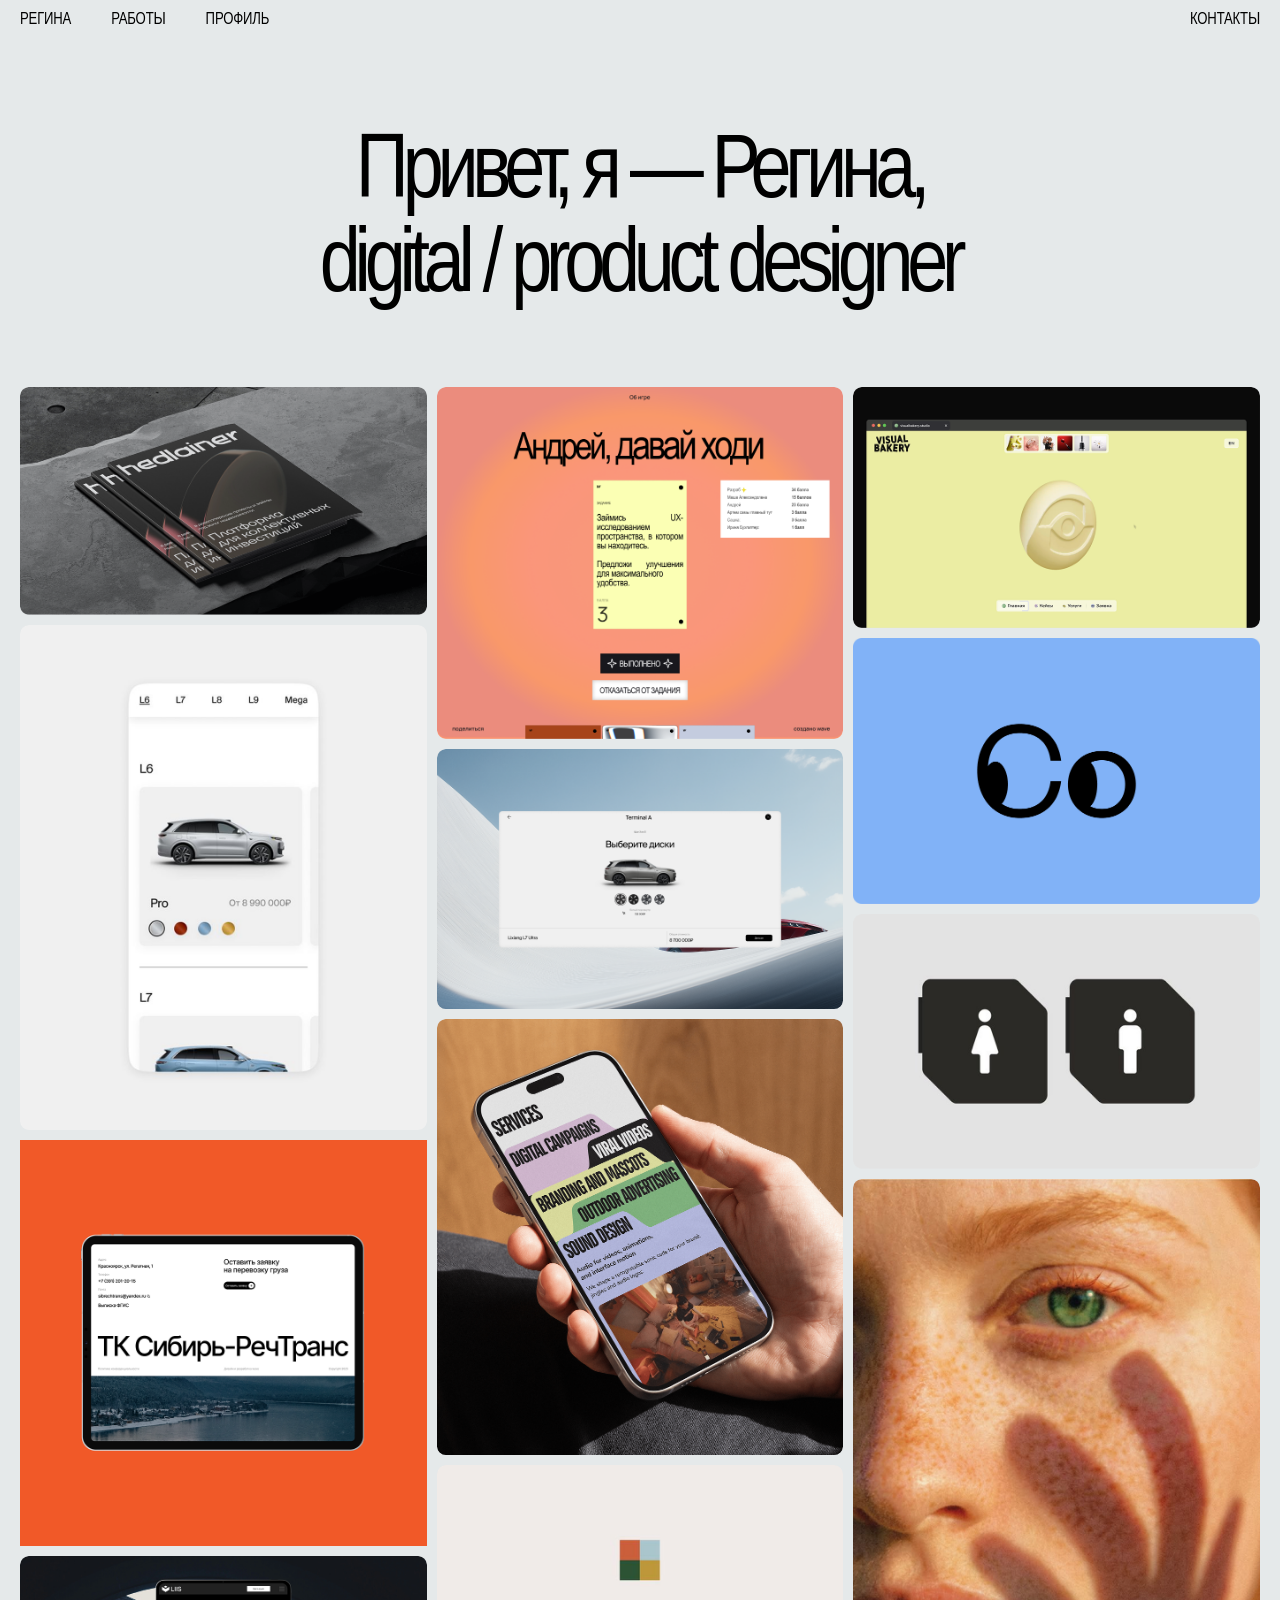
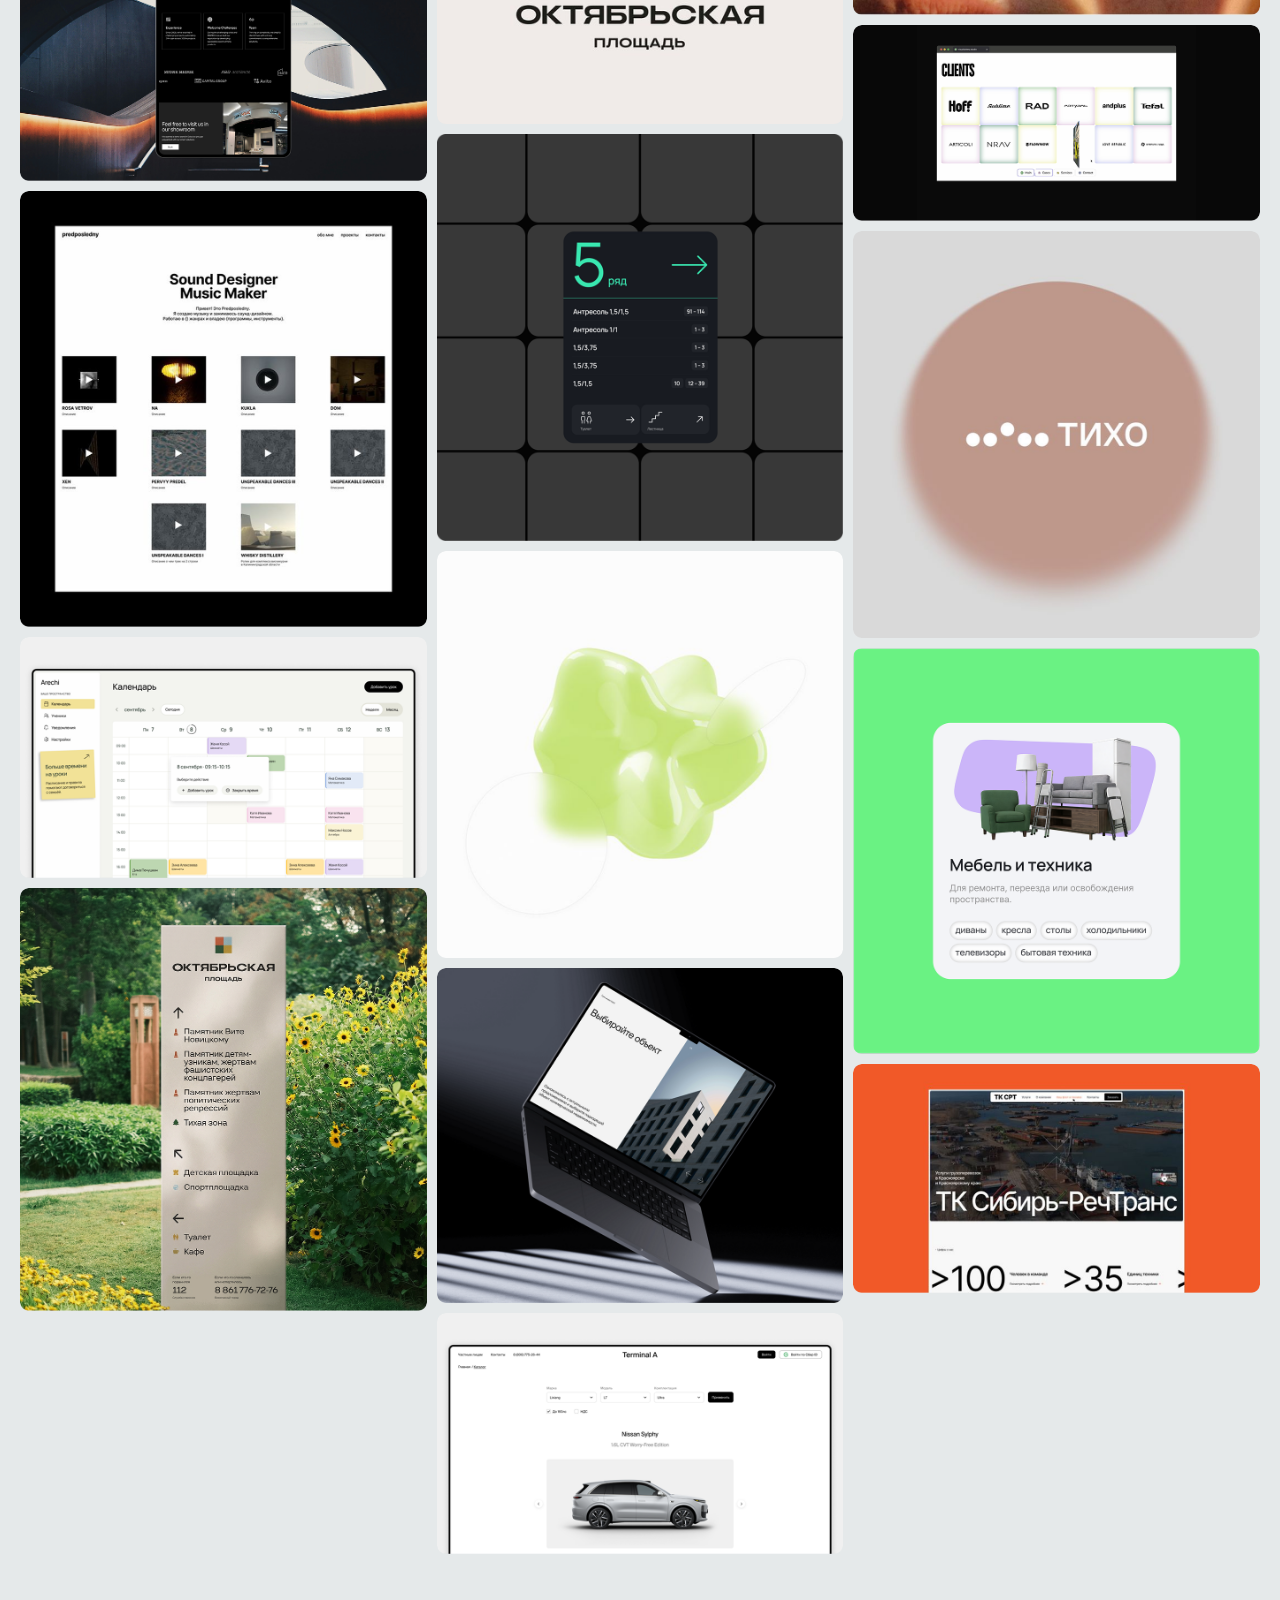
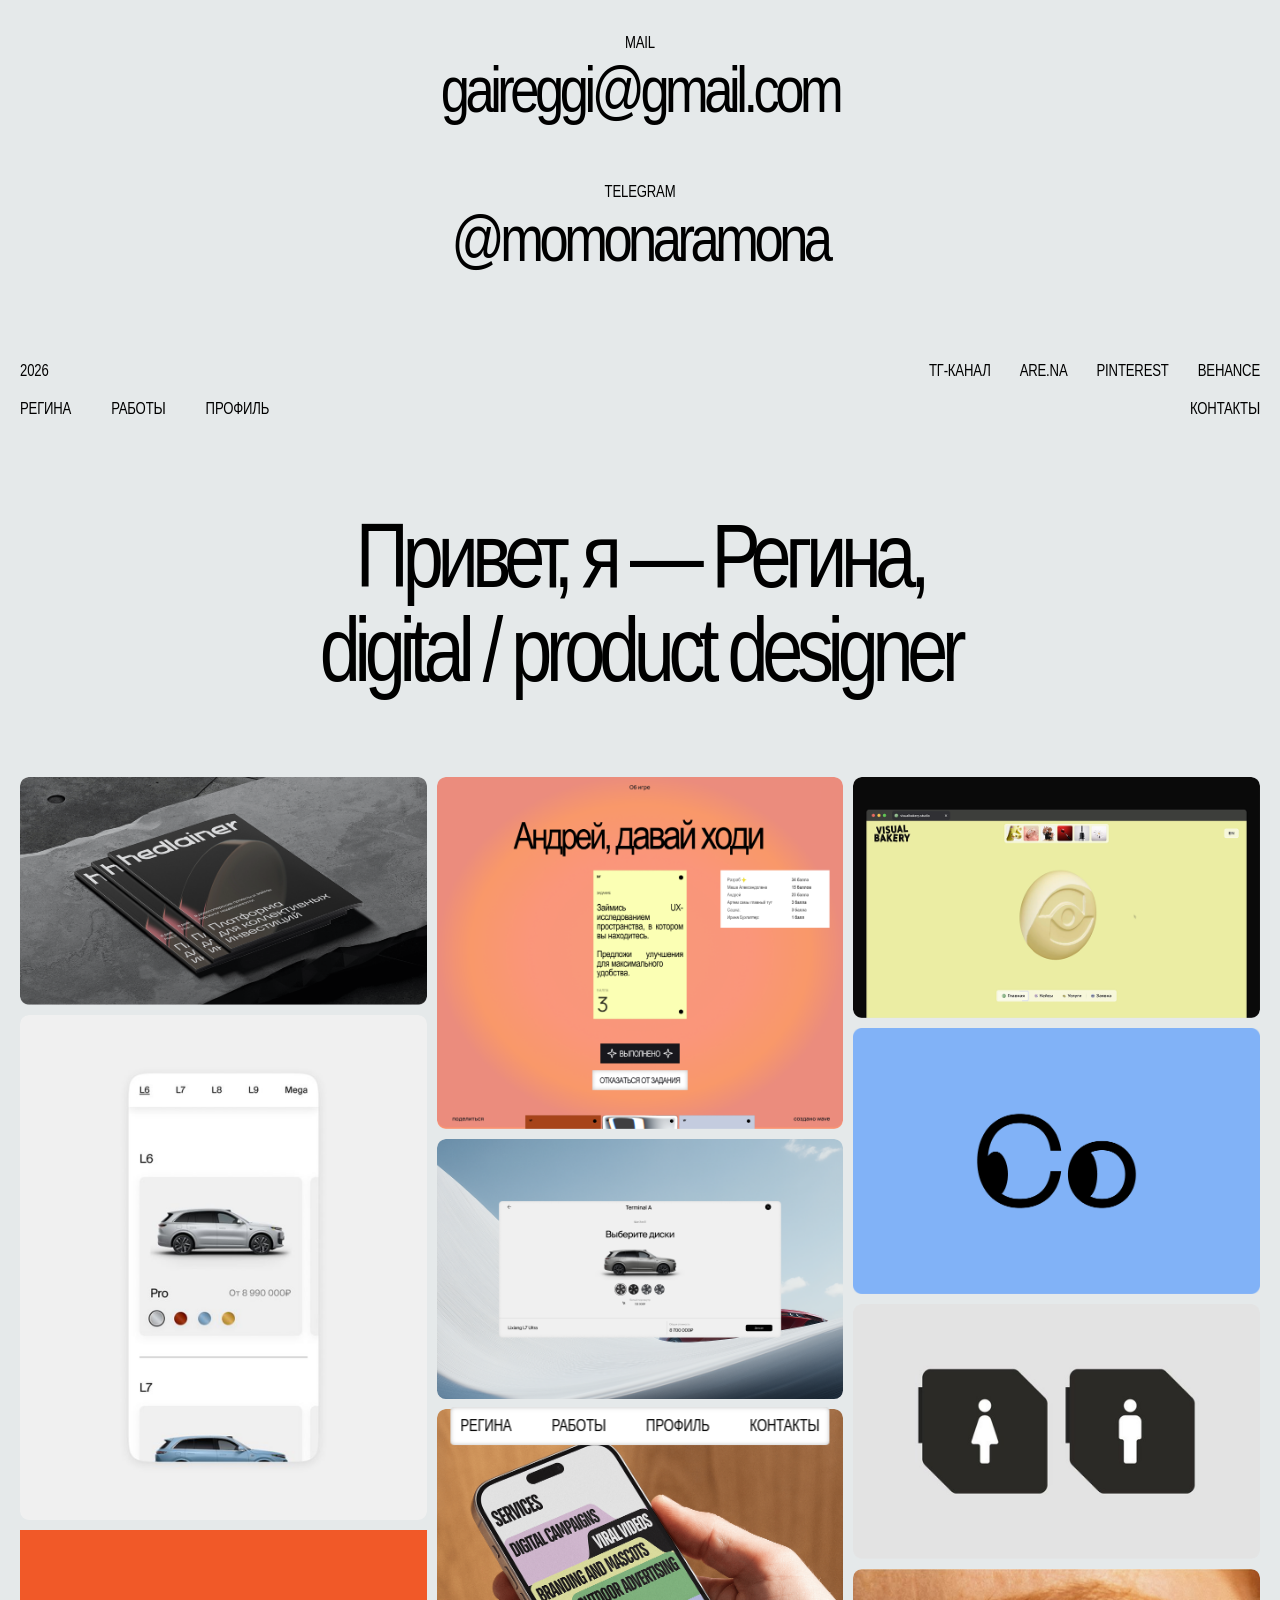
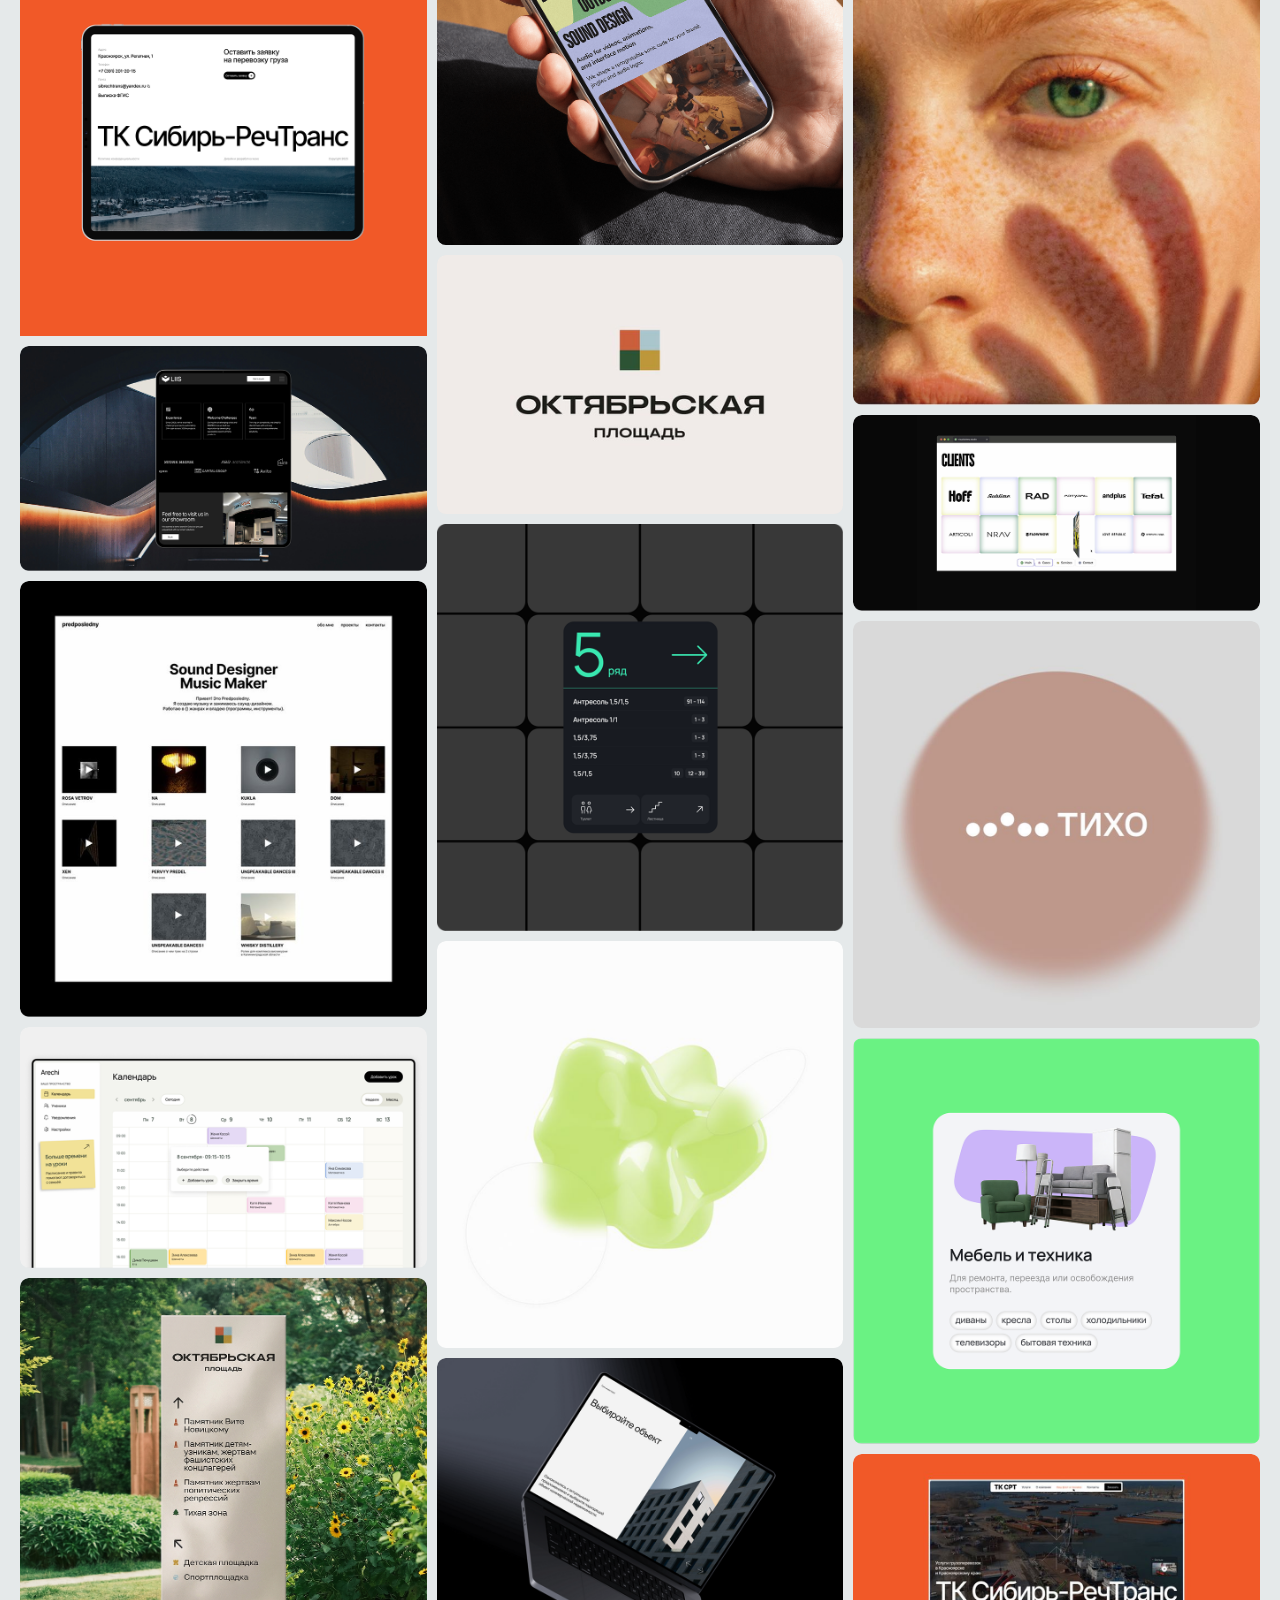
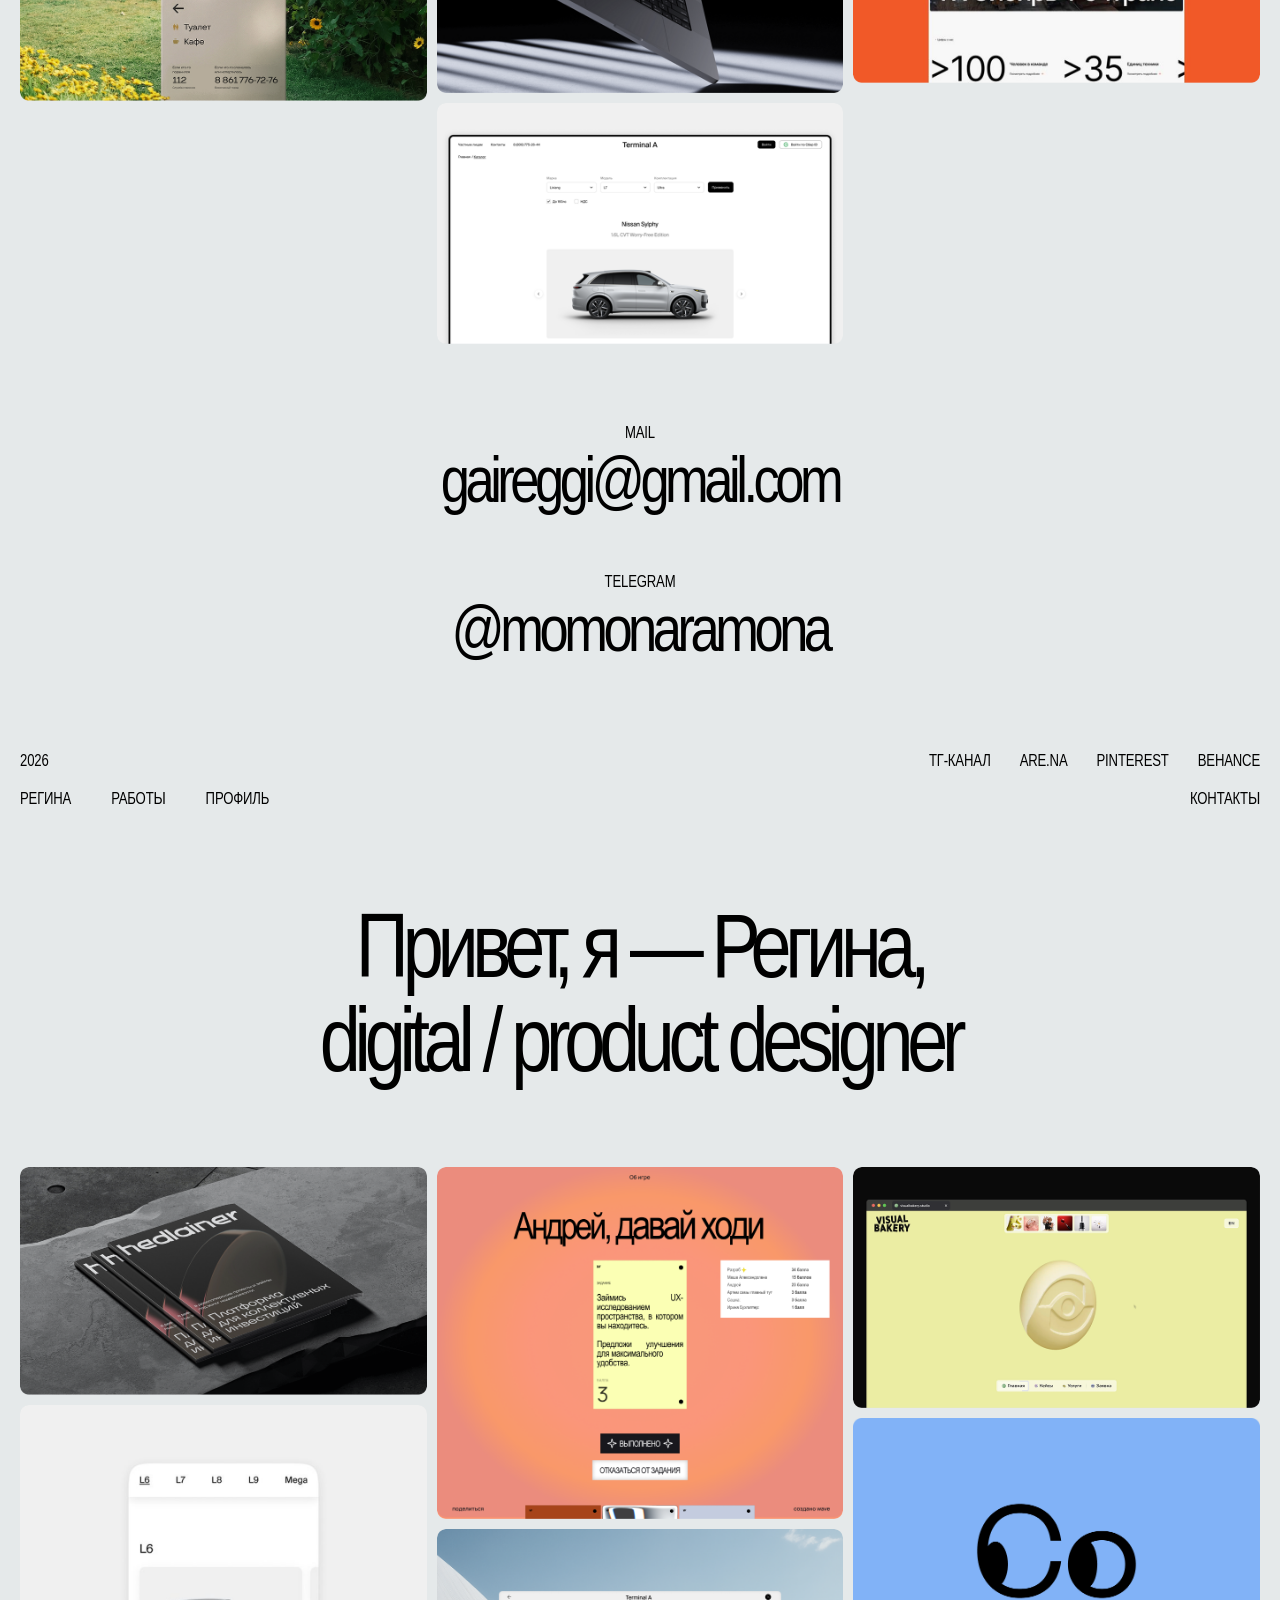
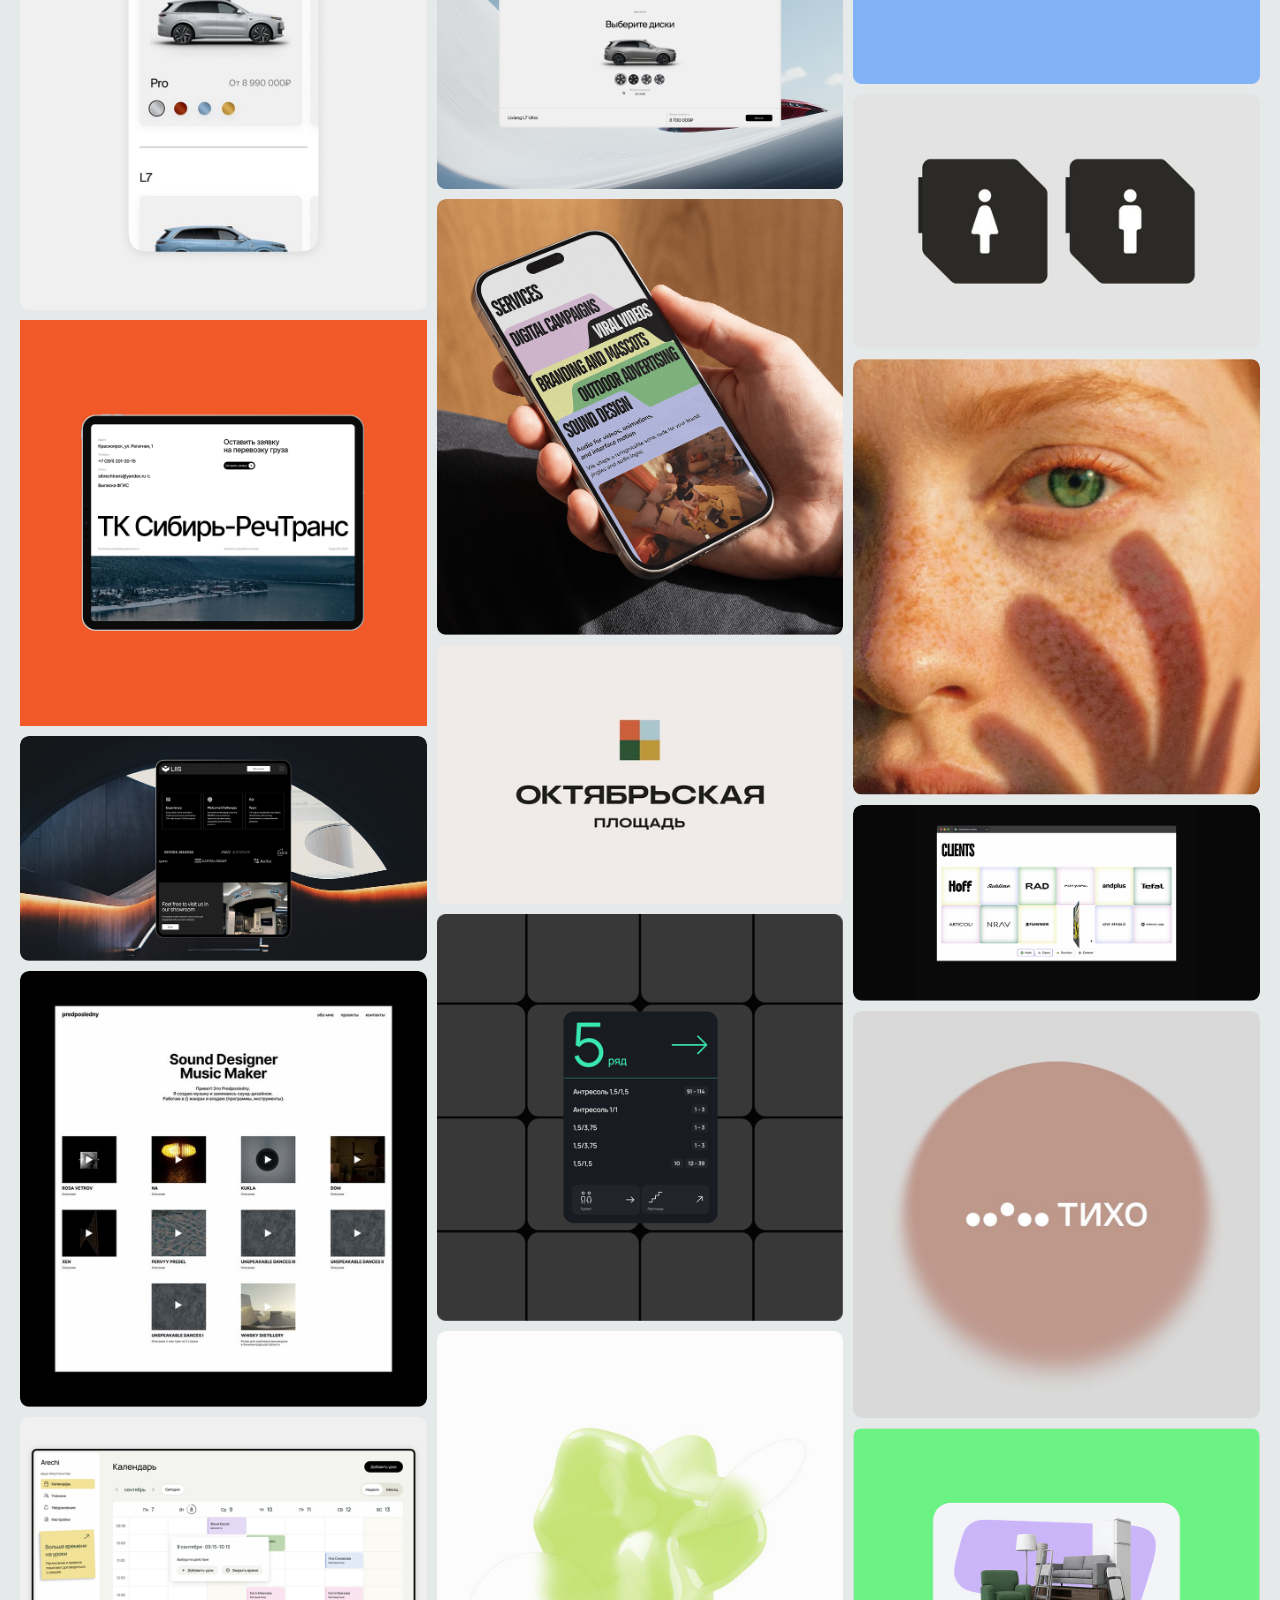
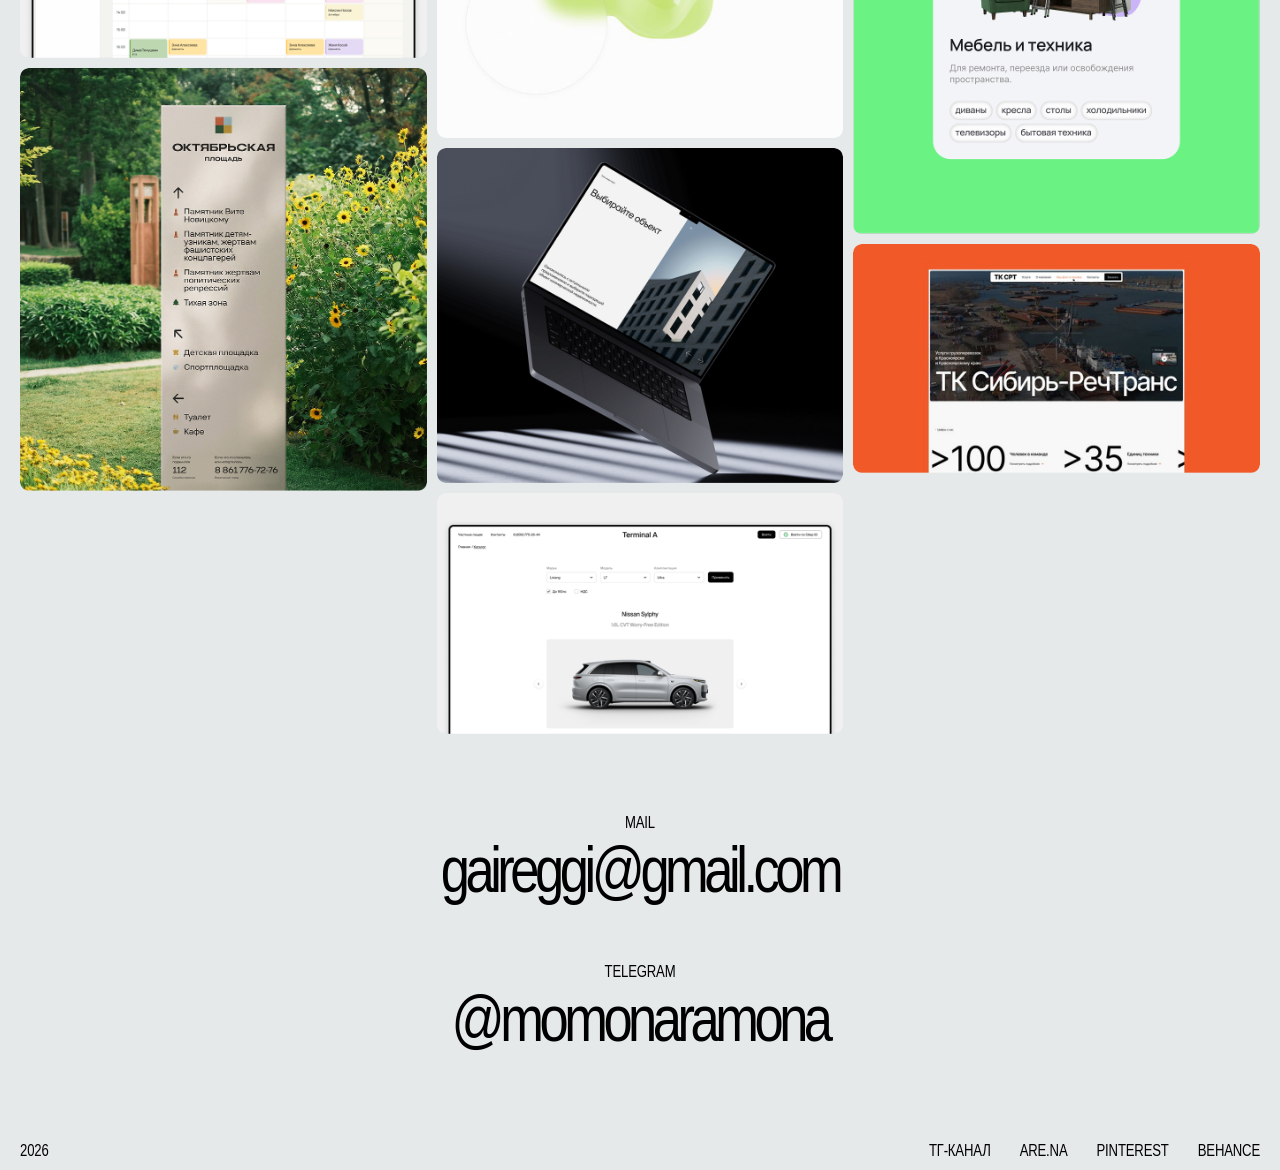
==== index.html @ 66bcbcba "Migrate portfolio to portable static GitHub Pages site" ====
<!DOCTYPE html>

<html lang="ru"><head><meta charset="utf-8"/><meta content="width=device-width,initial-scale=1" name="viewport"/><meta content="Регина — digital / product designer. Избранные работы и контакты." name="description"/><title>Регина — digital / product designer</title><link href="style.css" rel="stylesheet"/></head><body><div id="loop"><section aria-label="Портфолио Регины" class="cycle"><header><a class="flip-link" href="#home"><span class="flip-front">Регина</span><span aria-hidden="true" class="flip-back">Регина</span></a><a class="flip-link" href="./works/"><span class="flip-front">работы</span><span aria-hidden="true" class="flip-back">работы</span></a><a class="flip-link" href="./profile/"><span class="flip-front">профиль</span><span aria-hidden="true" class="flip-back">профиль</span></a><a class="flip-link" href="./contacts/"><span class="flip-front">контакты</span><span aria-hidden="true" class="flip-back">контакты</span></a></header><section class="hero" data-anchor="profile"><h1>Привет, я — Регина,<br/>digital / product designer</h1><div class="doodles"><div data-node-id="470:2417" style="position:absolute;height:36.096px;left:calc(91.67% - 245.37px);top:235.2px;width:102.52px">
<div style="position:absolute;inset:-20.83% -1.62% -2.34% -2.09%">
<img alt="" data-pending-src="assets/imgVector652.svg" hidden="" style="display:block"/>
</div>
</div><div data-node-id="470:2418" style="position:absolute;height:10.734px;left:calc(91.67% - 237.67px);top:273.25px;width:89.769px">
<div style="position:absolute;inset:-21.79% -3.47% -63.52% -1.71%">
<img alt="" data-pending-src="assets/imgVector653.svg" hidden="" style="display:block"/>
</div>
</div><div data-node-id="470:2419" style="position:absolute;height:40.313px;left:calc(91.67% - 210.22px);top:237.2px;width:41.469px">
<div style="position:absolute;inset:-18.63% -14.67% -15.4% -16.45%">
<img alt="" data-pending-src="assets/imgVector654.svg" hidden="" style="display:block"/>
</div>
</div><div data-node-id="470:2420" style="position:absolute;height:92.898px;left:255.72px;top:114.49px;width:138.666px">
<div style="position:absolute;inset:-3.87% -2.07% 0 -4.95%">
<img alt="" data-pending-src="assets/imgVector655.svg" hidden="" style="display:block"/>
</div>
</div></div></section><main aria-label="Избранные работы" class="works" data-anchor="works"><div class="column"><div class="card"><div class="card-art" data-node-id="470:2300" style="position:relative;width:460px;overflow:hidden;aspect-ratio:600/336.6233825683594;border-radius:10px"><img alt="Обложка книги Headliner" decoding="async" src="assets/project-470-2300.png" style="display:block;width:100%;height:100%;object-fit:cover"/></div></div><div class="card"><div class="card-art" data-name="003a7416b1d1dc12324a85ec98e51e3e 1" data-node-id="470:2302" style="position:relative;width:460px;overflow:hidden;height:570.979px;border-radius:10px"><img alt="Мобильный каталог автомобилей" decoding="async" src="assets/project-470-2302.png" style="display:block;width:100%;height:100%;object-fit:cover"/></div></div><div class="card"><div class="card-art" data-name="Мануфактура-1" data-node-id="470:2303" style="position:relative;width:460px;overflow:hidden;aspect-ratio:4000/4000"><img alt="ТК Сибирь-РечТранс — фирменный стиль" decoding="async" src="assets/project-470-2303.png" style="display:block;width:100%;height:100%;object-fit:cover"/></div></div><div class="card"><div class="card-art" data-name="f0e6fdc08d382f90c4ba35f4adbe0b31 4" data-node-id="470:2304" style="position:relative;width:460px;overflow:hidden;height:254.235px;border-radius:10px"><img alt="Сайт с тёмным интерфейсом" decoding="async" src="assets/project-470-2304.png" style="display:block;width:100%;height:100%;object-fit:cover"/></div></div><div class="card"><div class="card-art" data-name="f0e6fdc08d382f90c4ba35f4adbe0b31 2" data-node-id="470:2305" style="position:relative;width:460px;overflow:hidden;height:493.17px;border-radius:10px"><img alt="Портфолио саунд-дизайнера" decoding="async" src="assets/project-470-2305.png" style="display:block;width:100%;height:100%;object-fit:cover"/></div></div><div class="card"><div class="card-art" data-name="Frame 2131330674 2" data-node-id="470:2306" style="position:relative;width:460px;overflow:hidden;aspect-ratio:1160/688;border-radius:10px"><img alt="Календарь и планирование" decoding="async" src="assets/project-470-2306.png" style="display:block;width:100%;height:100%;object-fit:cover"/></div></div><div class="card"><div class="card-art" data-name="f0e6fdc08d382f90c4ba35f4adbe0b31 5" data-node-id="470:2307" style="position:relative;width:460px;overflow:hidden;height:478.029px;border-radius:10px"><img alt="Октябрьская площадь — навигация" decoding="async" src="assets/project-470-2307.png" style="display:block;width:100%;height:100%;object-fit:cover"/></div></div></div><div class="column"><div class="card"><div class="card-art" data-name="Игра" data-node-id="470:2309" style="position:relative;width:460px;overflow:hidden;height:398.283px;border-radius:10px"><img alt="Игра «Андрей, давай ходи»" decoding="async" src="assets/project-470-2309.png" style="display:block;width:100%;height:100%;object-fit:cover"/></div></div><div class="card"><div class="card-art" data-node-id="470:2359" style="position:relative;width:460px;overflow:hidden;height:294.591px;border-radius:10px"><img alt="Terminal A — выбор дисков" decoding="async" src="assets/project-470-2359.png" style="display:block;width:100%;height:100%;object-fit:cover"/></div></div><div class="card"><div class="card-art" data-name="f0e6fdc08d382f90c4ba35f4adbe0b31 5" data-node-id="470:2400" style="position:relative;width:460px;overflow:hidden;height:493.17px;border-radius:10px"><img alt="Мобильный интерфейс на экране телефона" decoding="async" src="assets/project-470-2400.png" style="display:block;width:100%;height:100%;object-fit:cover"/></div></div><div class="card"><div class="card-art" data-name="f0e6fdc08d382f90c4ba35f4adbe0b31 3" data-node-id="470:2401" style="position:relative;width:460px;overflow:hidden;height:293.049px;border-radius:10px"><img alt="Октябрьская площадь — логотип" decoding="async" src="assets/project-470-2401.png" style="display:block;width:100%;height:100%;object-fit:cover"/></div></div><div class="card"><div class="card-art" data-name="Frame 2131330731 1" data-node-id="470:2402" style="position:relative;width:460px;overflow:hidden;aspect-ratio:1145/1145"><img alt="Интерфейс с таймером" decoding="async" src="assets/project-470-2402.png" style="display:block;width:100%;height:100%;object-fit:cover"/></div></div><div class="card"><div class="card-art" data-name="Frame 2131330674 2" data-node-id="470:2403" style="position:relative;width:460px;overflow:hidden;height:460px;border-radius:10px"><img alt="Зелёная объёмная композиция" decoding="async" src="assets/project-470-2403.png" style="display:block;width:100%;height:100%;object-fit:cover"/></div></div><div class="card"><div class="card-art" data-name="f0e6fdc08d382f90c4ba35f4adbe0b31 6" data-node-id="470:2404" style="position:relative;width:460px;overflow:hidden;height:378.863px;border-radius:10px"><img alt="Дизайн печатного издания" decoding="async" src="assets/project-470-2404.png" style="display:block;width:100%;height:100%;object-fit:cover"/></div></div><div class="card"><div class="card-art" data-name="Frame 2131330674 1" data-node-id="470:2405" style="position:relative;width:460px;overflow:hidden;aspect-ratio:1160/688;border-radius:10px"><img alt="Terminal A — каталог автомобилей" decoding="async" src="assets/project-470-2405.png" style="display:block;width:100%;height:100%;object-fit:cover"/></div></div></div><div class="column"><div class="card"><div class="card-art" data-name="1 (3) 3" data-node-id="470:2407" style="position:relative;width:460px;overflow:hidden;height:272.967px;border-radius:10px"><img alt="Visual Bakery — сайт" decoding="async" src="assets/project-470-2407.png" style="display:block;width:100%;height:100%;object-fit:cover"/></div></div><div class="card"><div class="card-art" data-node-id="470:2408" style="position:relative;width:460px;overflow:hidden;height:300.431px"><img alt="Типографическая композиция Co" decoding="async" src="assets/project-470-2408.png" style="display:block;width:100%;height:100%;object-fit:cover"/></div></div><div class="card"><div class="card-art" data-name="b73e8c6b98357315ddde2a3bbd198361 1" data-node-id="470:2410" style="position:relative;width:460px;overflow:hidden;aspect-ratio:735/461;border-radius:10px"><img alt="Пиктограммы навигации" decoding="async" src="assets/project-470-2410.png" style="display:block;width:100%;height:100%;object-fit:cover"/></div></div><div class="card"><div class="card-art" data-name="f0e6fdc08d382f90c4ba35f4adbe0b31 3" data-node-id="470:2411" style="position:relative;width:460px;overflow:hidden;height:493.17px;border-radius:10px"><img alt="Портрет в солнечном свете" decoding="async" src="assets/project-470-2411.png" style="display:block;width:100%;height:100%;object-fit:cover"/></div></div><div class="card"><div class="card-art" data-node-id="470:2412" style="position:relative;width:460px;overflow:hidden;height:222.011px;border-radius:10.091px"><img alt="Сетка клиентов" decoding="async" src="assets/project-470-2412.png" style="display:block;width:100%;height:100%;object-fit:cover"/></div></div><div class="card"><div class="card-art" data-name="c5731ed0adfeaa84b3a4d1209a026f0d 2" data-node-id="470:2413" style="position:relative;width:460px;overflow:hidden;height:460px;border-radius:10px"><img alt="ТИХО — фирменный стиль" decoding="async" src="assets/project-470-2413.png" style="display:block;width:100%;height:100%;object-fit:cover"/></div></div><div class="card"><div class="card-art" data-name="Frame 2131330671 1" data-node-id="470:2414" style="position:relative;width:460px;overflow:hidden;aspect-ratio:2296/2296;border-radius:10px"><img alt="Мебель и техника — карточка" decoding="async" src="assets/project-470-2414.png" style="display:block;width:100%;height:100%;object-fit:cover"/></div></div><div class="card"><div class="card-art" data-name="c5731ed0adfeaa84b3a4d1209a026f0d 1" data-node-id="470:2415" style="position:relative;width:460px;overflow:hidden;aspect-ratio:736/414;border-radius:10px"><img alt="ТК Сибирь-РечТранс — сайт" decoding="async" src="assets/project-470-2415.png" style="display:block;width:100%;height:100%;object-fit:cover"/></div></div></div></main><section class="contacts" data-anchor="contacts"><div><p>mail</p><a href="mailto:gaireggi@gmail.com">gaireggi@gmail.com</a></div><div><p>telegram</p><a href="https://t.me/momonaramona" rel="noopener noreferrer" target="_blank">@momonaramona</a></div></section><footer><span>2026</span><div><a class="flip-link" href="https://t.me/ramonamomona" rel="noopener noreferrer" target="_blank"><span class="flip-front">тг-канал</span><span aria-hidden="true" class="flip-back">тг-канал</span></a><a class="flip-link" href="https://www.are.na/regina-gaisina-dz5slogzwry" rel="noopener noreferrer" target="_blank"><span class="flip-front">are.na</span><span aria-hidden="true" class="flip-back">are.na</span></a><a class="flip-link" href="https://ru.pinterest.com/gaireggi0983/" rel="noopener noreferrer" target="_blank"><span class="flip-front">pinterest</span><span aria-hidden="true" class="flip-back">pinterest</span></a><a class="flip-link" href="https://www.behance.net/ramonamomona" rel="noopener noreferrer" target="_blank"><span class="flip-front">behance</span><span aria-hidden="true" class="flip-back">behance</span></a></div></footer></section></div><nav aria-label="Главное меню" class="fixed-menu"><a class="flip-link" href="#home"><span class="flip-front">Регина</span><span aria-hidden="true" class="flip-back">Регина</span></a><a class="flip-link" href="./works/"><span class="flip-front">работы</span><span aria-hidden="true" class="flip-back">работы</span></a><a class="flip-link" href="./profile/"><span class="flip-front">профиль</span><span aria-hidden="true" class="flip-back">профиль</span></a><a class="flip-link" href="./contacts/"><span class="flip-front">контакты</span><span aria-hidden="true" class="flip-back">контакты</span></a></nav><script src="app.js"></script></body></html>
---- style.css ----
@font-face{font-family:Nimbus Narrow;src:url('assets/NimbusSansNarrow-Regular.otf') format('opentype');font-display:swap}
:root{--bg:#e5e9ea;--narrow:'Arial Narrow','Liberation Sans Narrow','Nimbus Narrow',Arial,sans-serif;--ink:#000}
*{box-sizing:border-box}html{overflow-anchor:none;scrollbar-width:none}html::-webkit-scrollbar{display:none}body{margin:0;background:var(--bg);color:var(--ink);font-family:var(--narrow);overflow-x:clip}p,h1{margin:0;font-weight:400}img{display:block}a{color:inherit;text-decoration:none}a:hover{opacity:.55}a:focus-visible{outline:2px solid #000;outline-offset:5px}header,footer{display:flex;align-items:center;gap:40px;padding:10px 20px;font-size:16px;line-height:1.12;letter-spacing:-.16px;text-transform:uppercase}header>a:last-child{margin-left:auto}.hero{position:relative;padding:80px 100px;text-align:center}.hero h1{font-size:90px;line-height:1.05;letter-spacing:-6.3px}.doodles{position:absolute;width:1440px;left:50%;top:-38px;transform:translateX(-50%) scale(var(--hero-scale,1));transform-origin:top center;pointer-events:none}.works{display:grid;grid-template-columns:repeat(3,minmax(0,1fr));gap:10px;padding:0 20px}.column{display:flex;flex-direction:column;gap:10px;min-width:0}.card{width:100%;overflow:hidden}.card-art{zoom:var(--card-scale,1)}.contacts{padding-top:80px;text-align:center;display:flex;flex-direction:column;gap:60px}.contacts p{font-size:16px;line-height:1.12;letter-spacing:-.16px;text-transform:uppercase;margin-bottom:4px}.contacts a{font-size:64px;line-height:1.05;letter-spacing:-4.48px}footer{margin-top:80px;justify-content:space-between}footer>div{display:flex;flex-wrap:wrap;justify-content:flex-end;gap:29px}.fixed-menu{position:fixed;left:50%;top:50%;transform:translate(-50%,-50%);z-index:100;display:flex;align-items:center;gap:40px;padding:10px;border-radius:4px;background:white;box-shadow:inset 0 0 4px #0004;font-size:16px;line-height:1.12;letter-spacing:-.16px;text-transform:uppercase;white-space:nowrap}.cycle{padding-bottom:0}.cycle[aria-hidden=true]{pointer-events:none}
@media(min-width:1441px){.hero h1{font-size:6.25vw}.hero{padding-block:5.5556vw}.hero h1{letter-spacing:-.4375vw}}
@media(max-width:1100px){.hero h1{font-size:7vw;letter-spacing:-.49vw}.hero{padding:60px 60px}.doodles{top:-28px}.contacts a{font-size:56px}}
@media(max-width:600px){header{gap:20px;padding:12px;font-size:14px}.hero{padding:60px 12px}.hero h1{font-size:9.3vw;letter-spacing:-.65vw}.doodles{display:none}.works{grid-template-columns:1fr;padding-inline:12px}.fixed-menu{gap:22px;font-size:14px;max-width:calc(100vw - 24px);padding:12px}.contacts{padding-top:60px;gap:40px}.contacts a{font-size:42px;letter-spacing:-2.9px}footer{margin-top:60px;padding:12px;font-size:13px}footer>div{gap:16px}}
@media(prefers-reduced-motion:reduce){*{scroll-behavior:auto!important}}

/* Two faces keep link labels legible throughout the flip. */
.flip-link{position:relative;display:inline-block;perspective:300px}
.flip-link:hover{opacity:1}
.flip-front,.flip-back{display:block;backface-visibility:hidden;transition:transform .45s cubic-bezier(.22,.61,.36,1);transform-origin:50% 50%}
.flip-front{transform:rotateX(0deg)}
.flip-back{position:absolute;inset:0;transform:rotateX(-180deg);pointer-events:none}
@media(hover:hover){.flip-link:hover .flip-front{transform:rotateX(180deg)}.flip-link:hover .flip-back{transform:rotateX(0deg)}}
.flip-link:focus-visible .flip-front{transform:rotateX(180deg)}
.flip-link:focus-visible .flip-back{transform:rotateX(0deg)}
@media(prefers-reduced-motion:reduce){.flip-front,.flip-back{transition:none}}
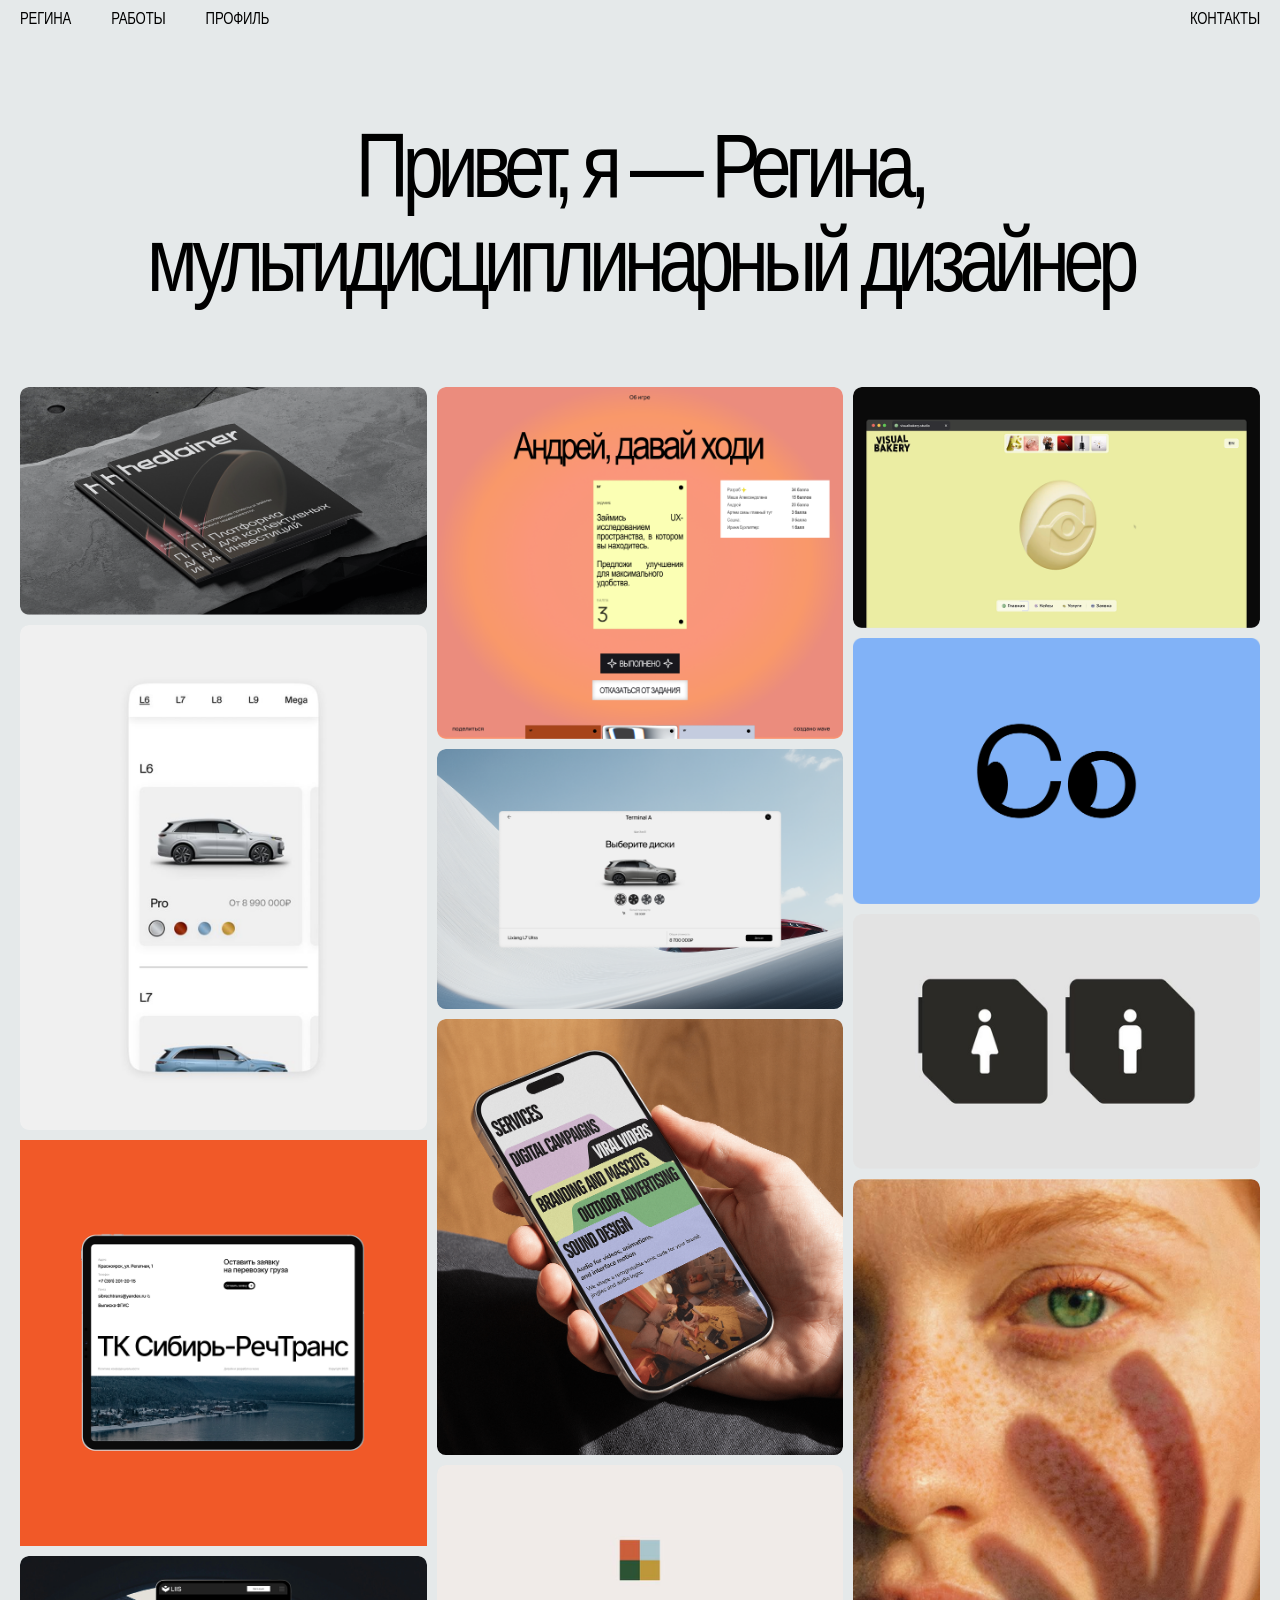
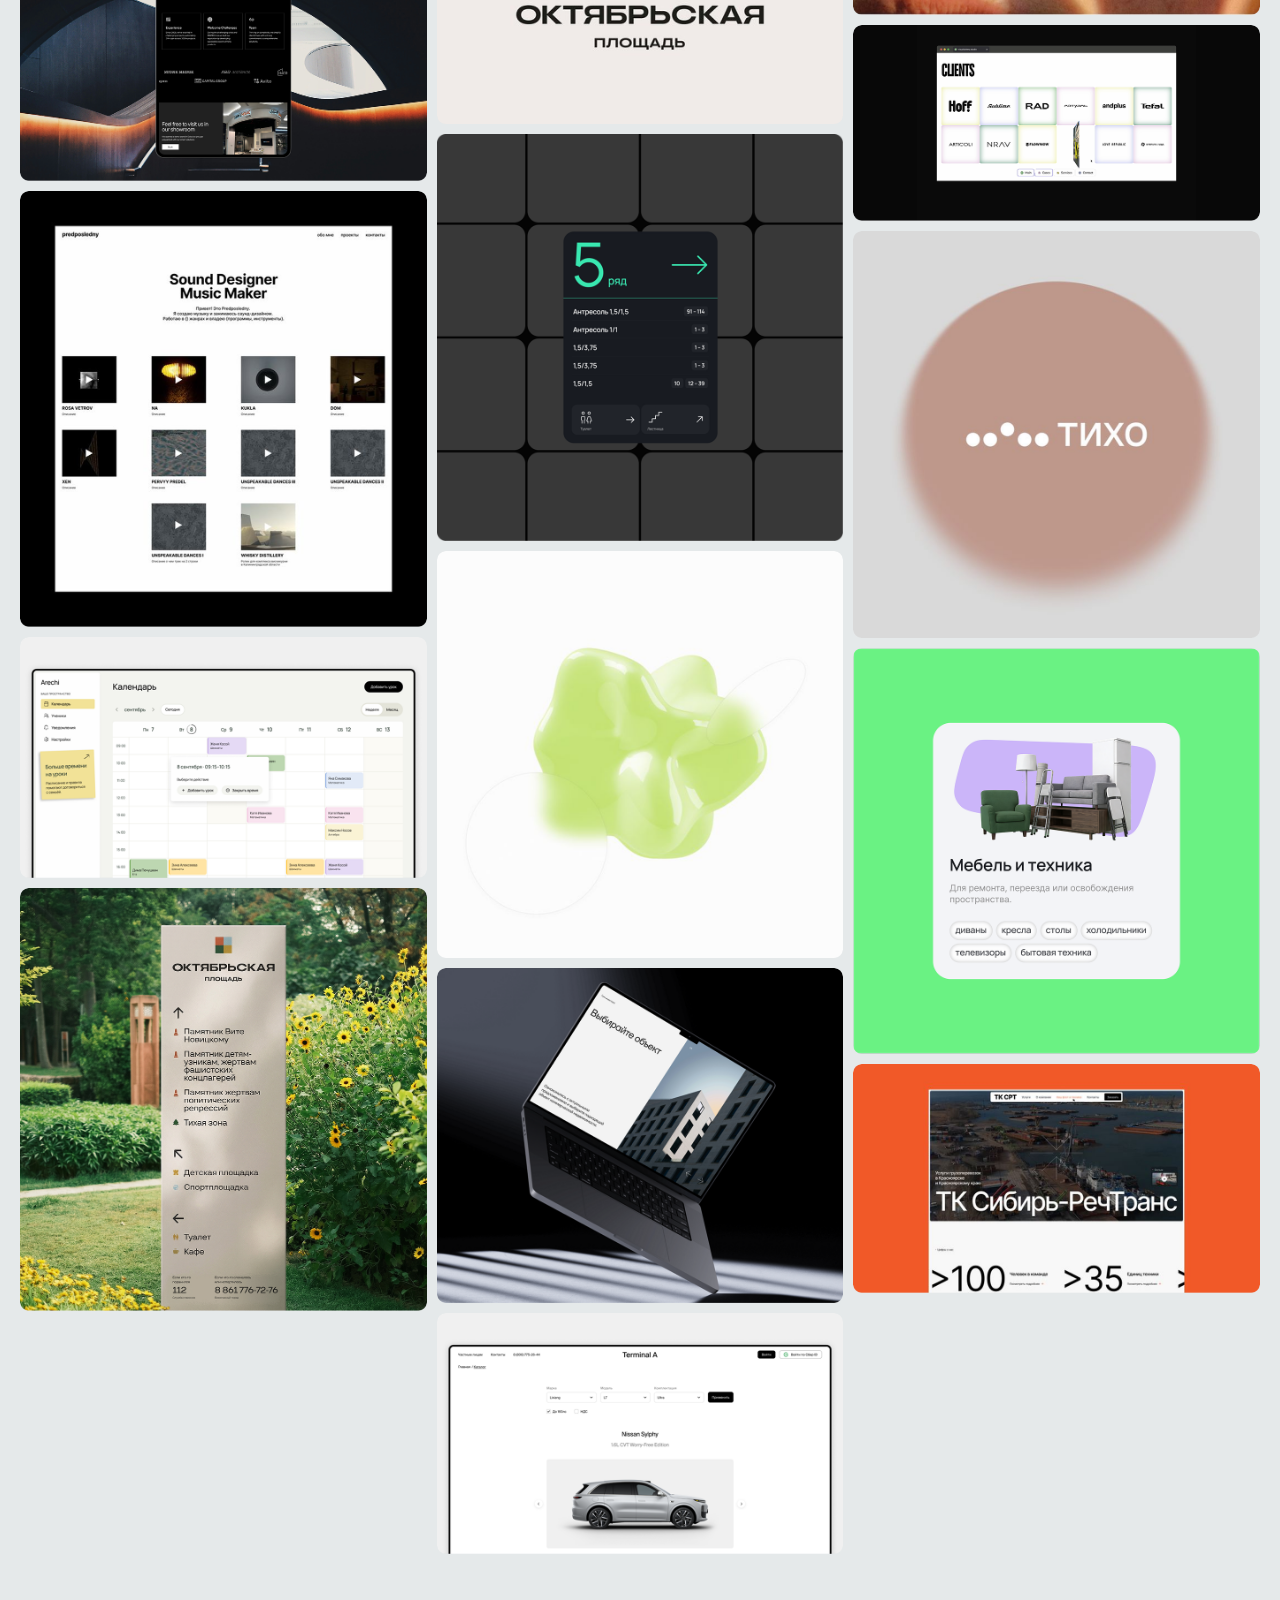
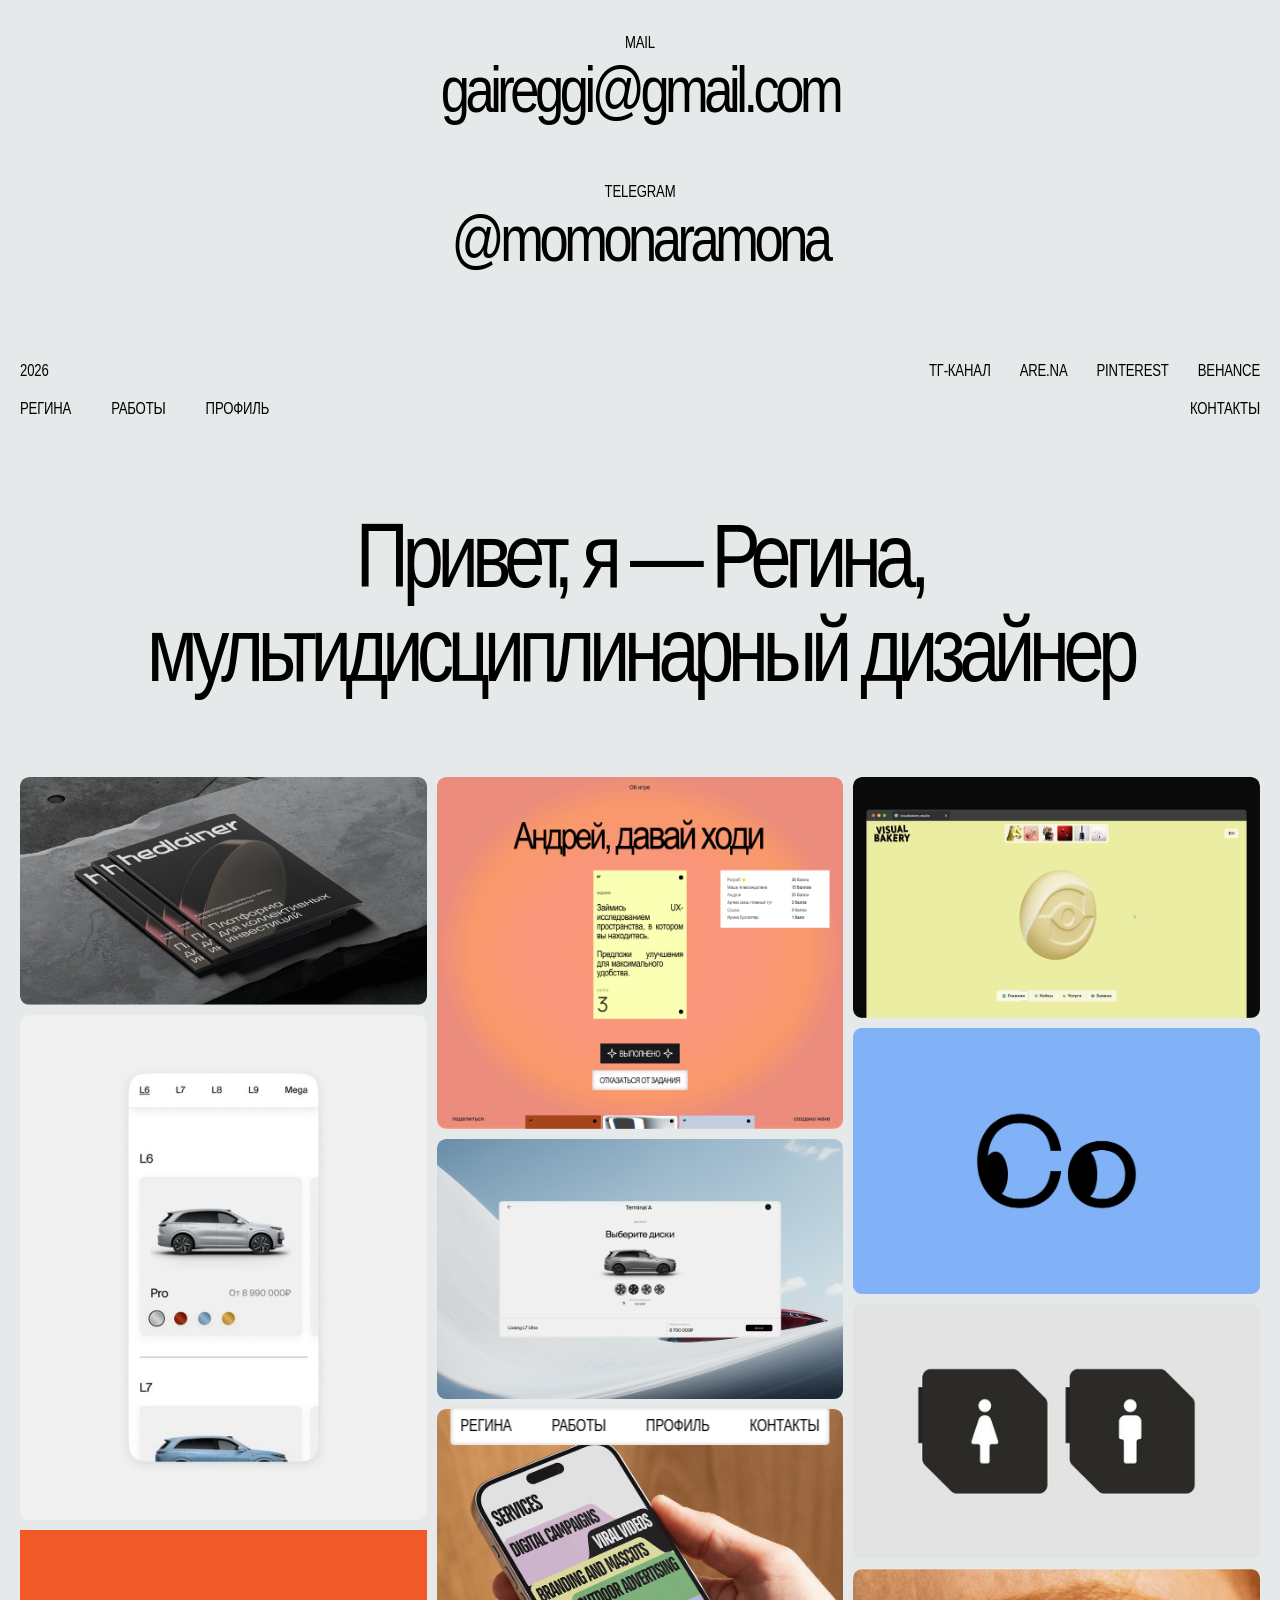
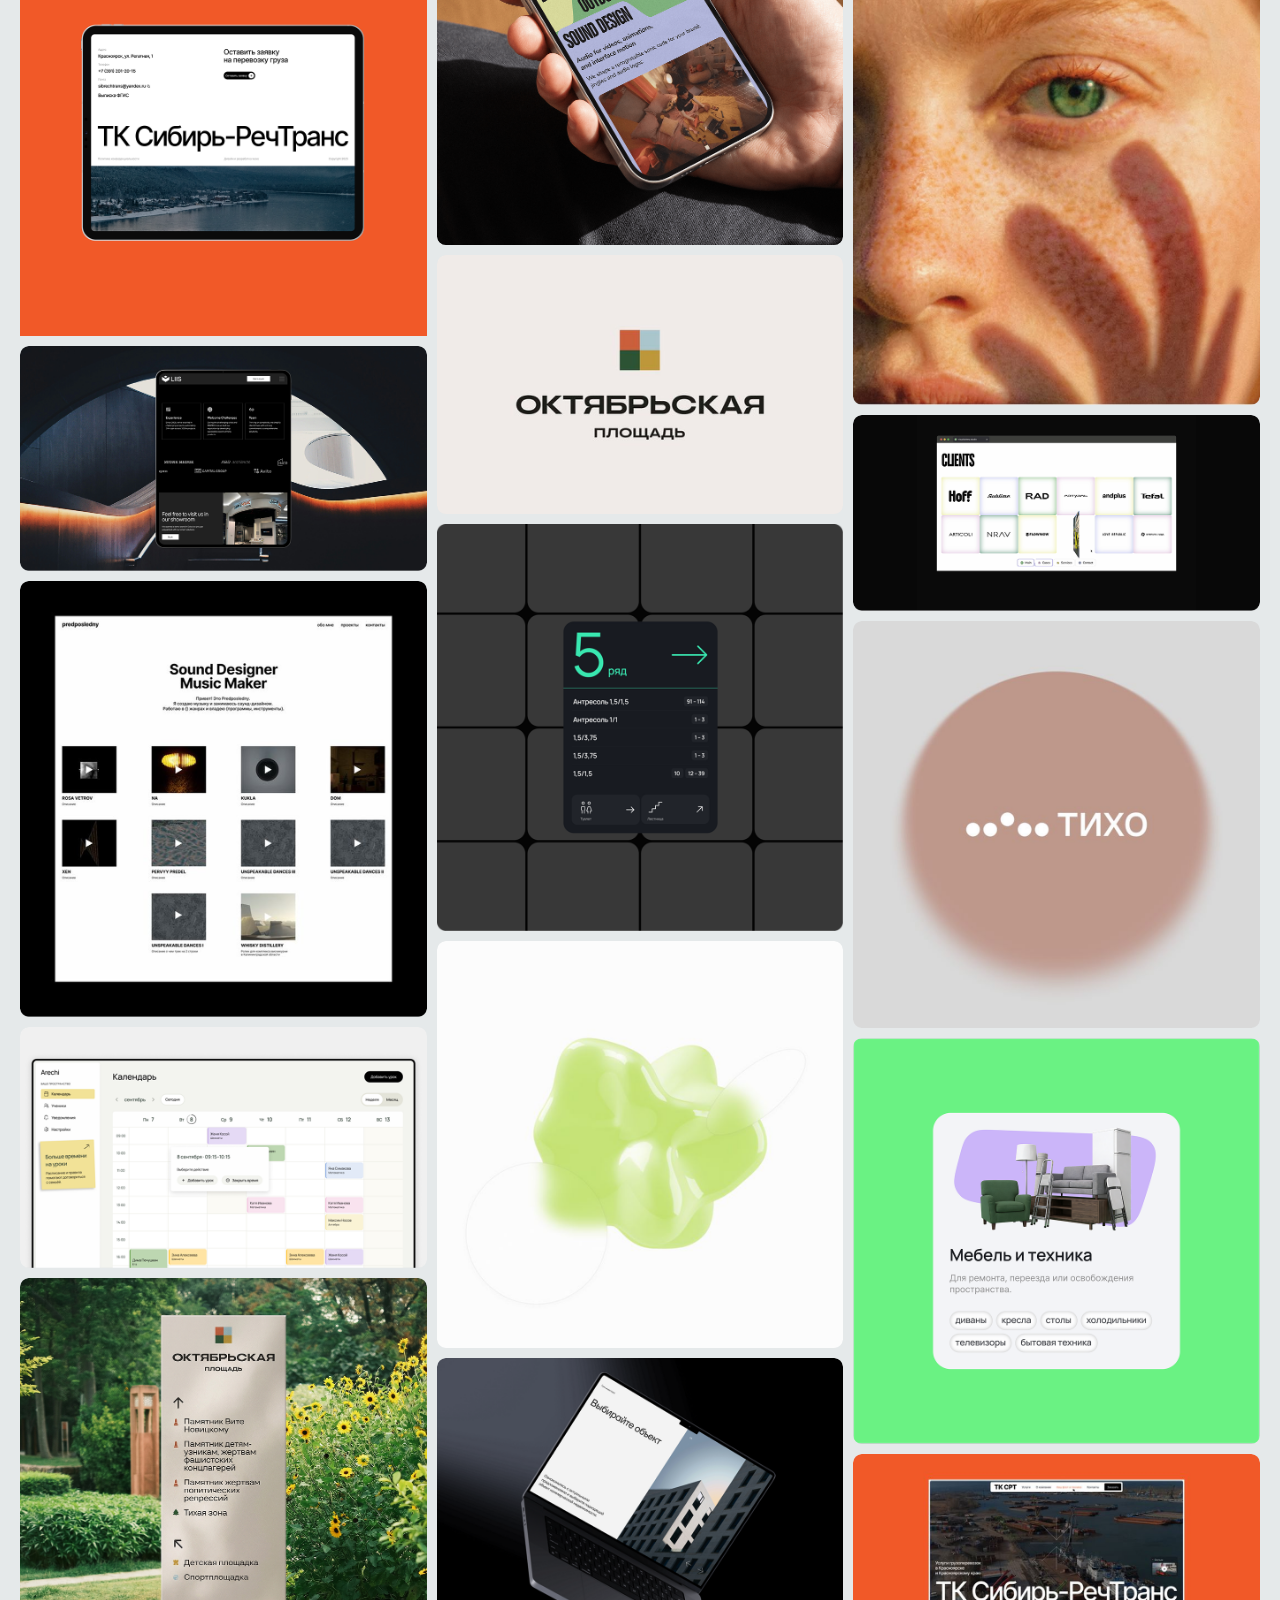
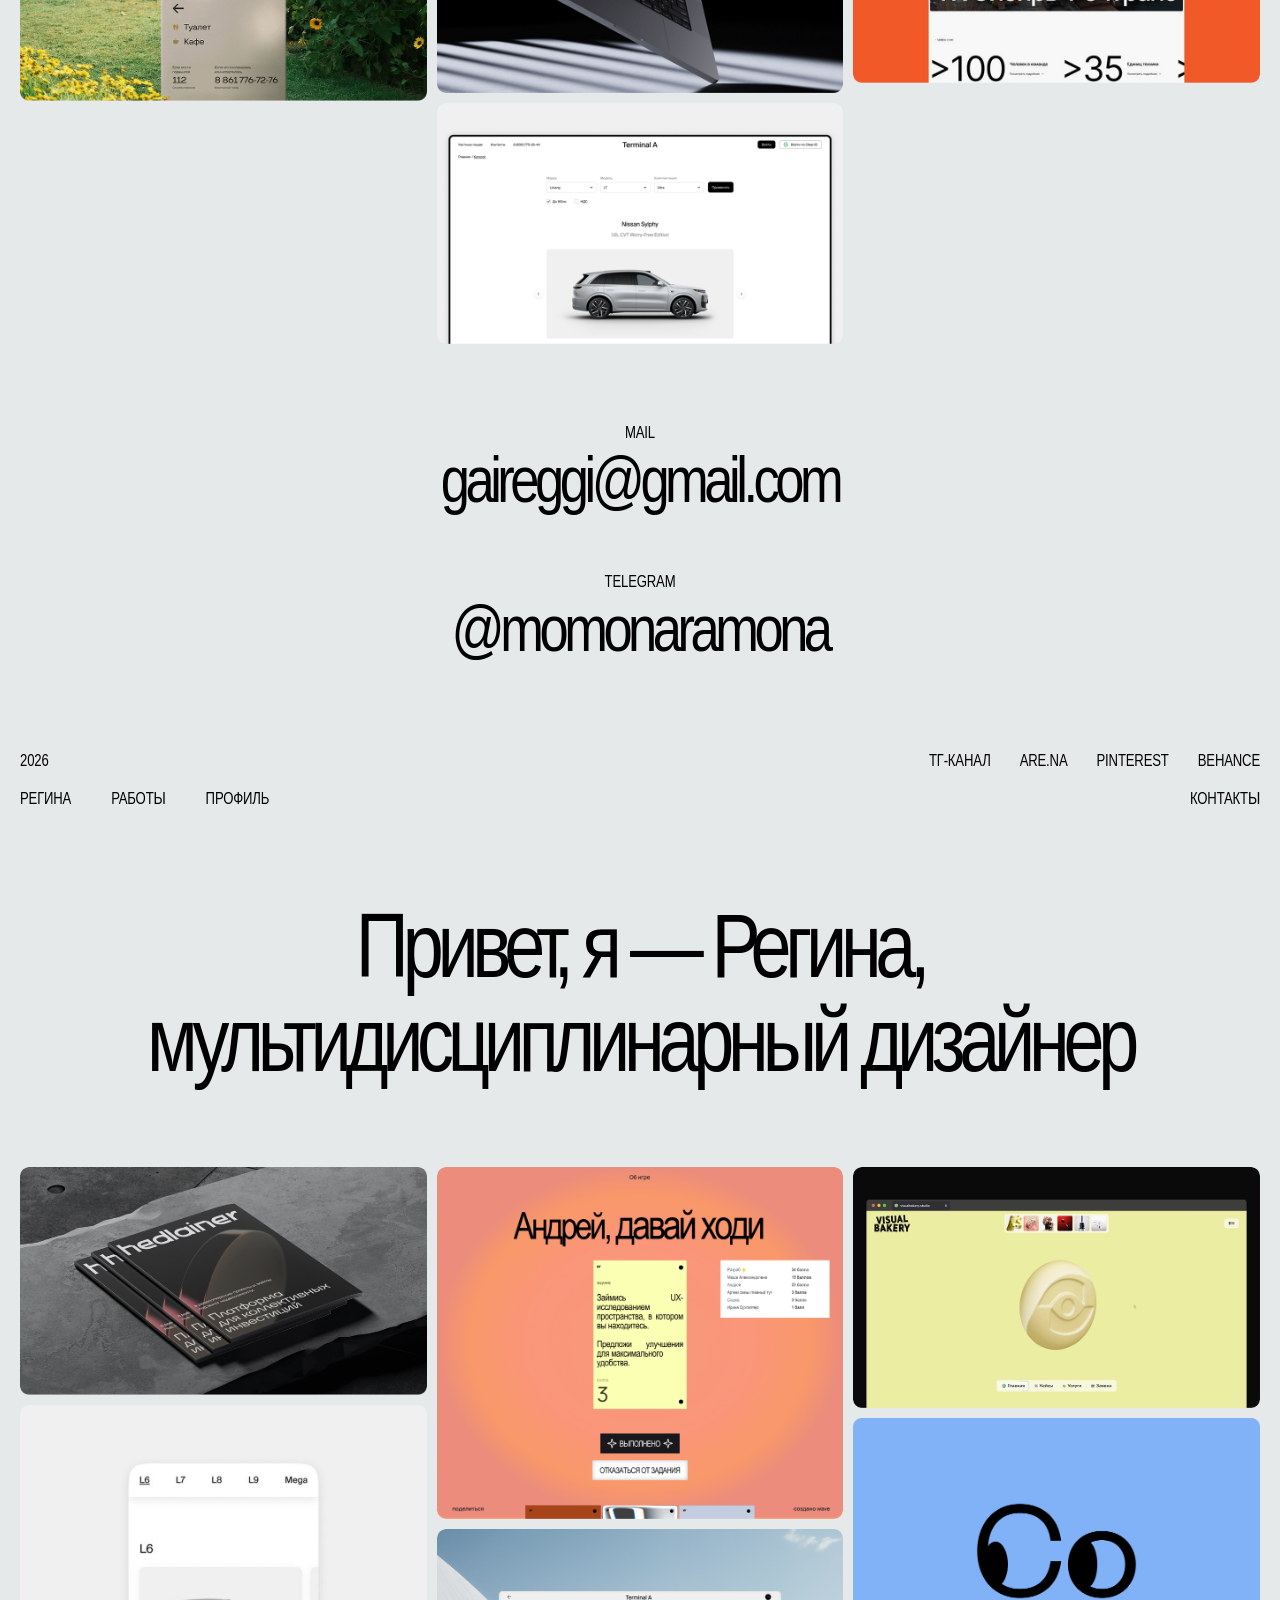
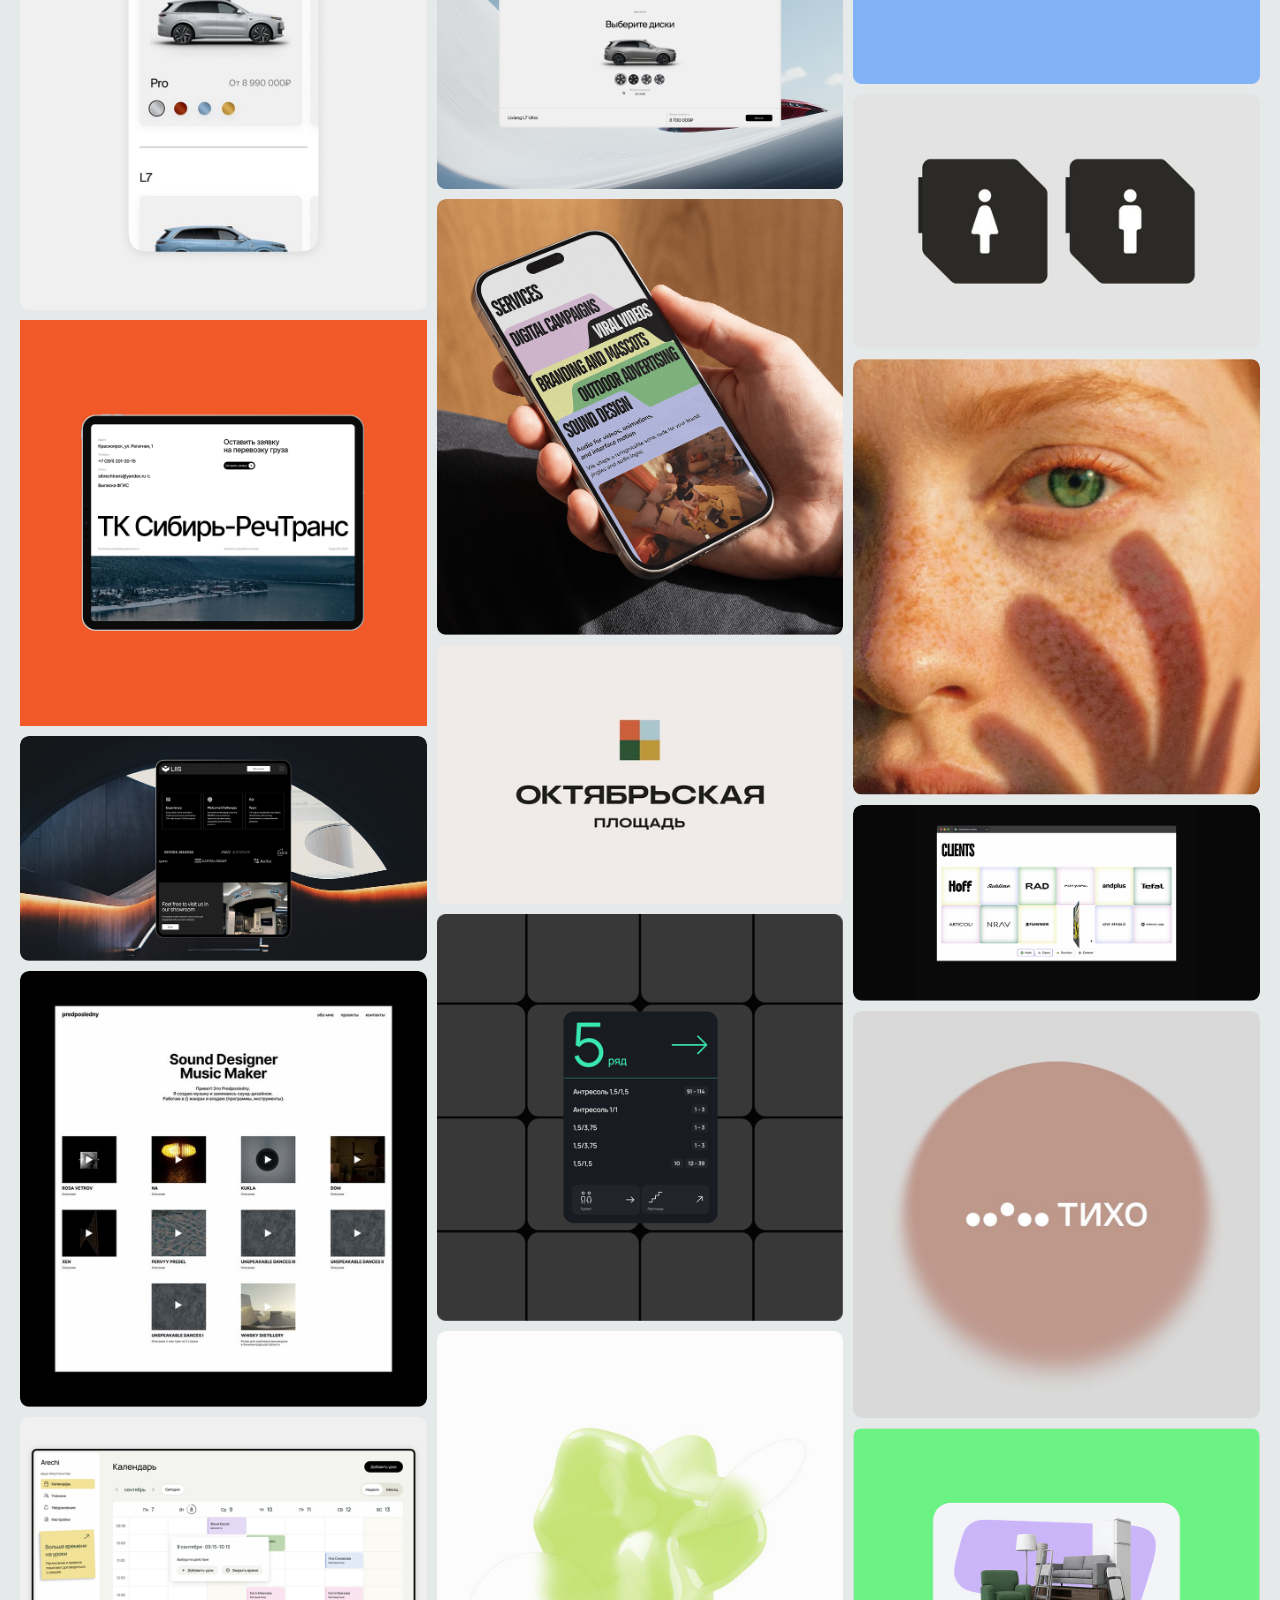
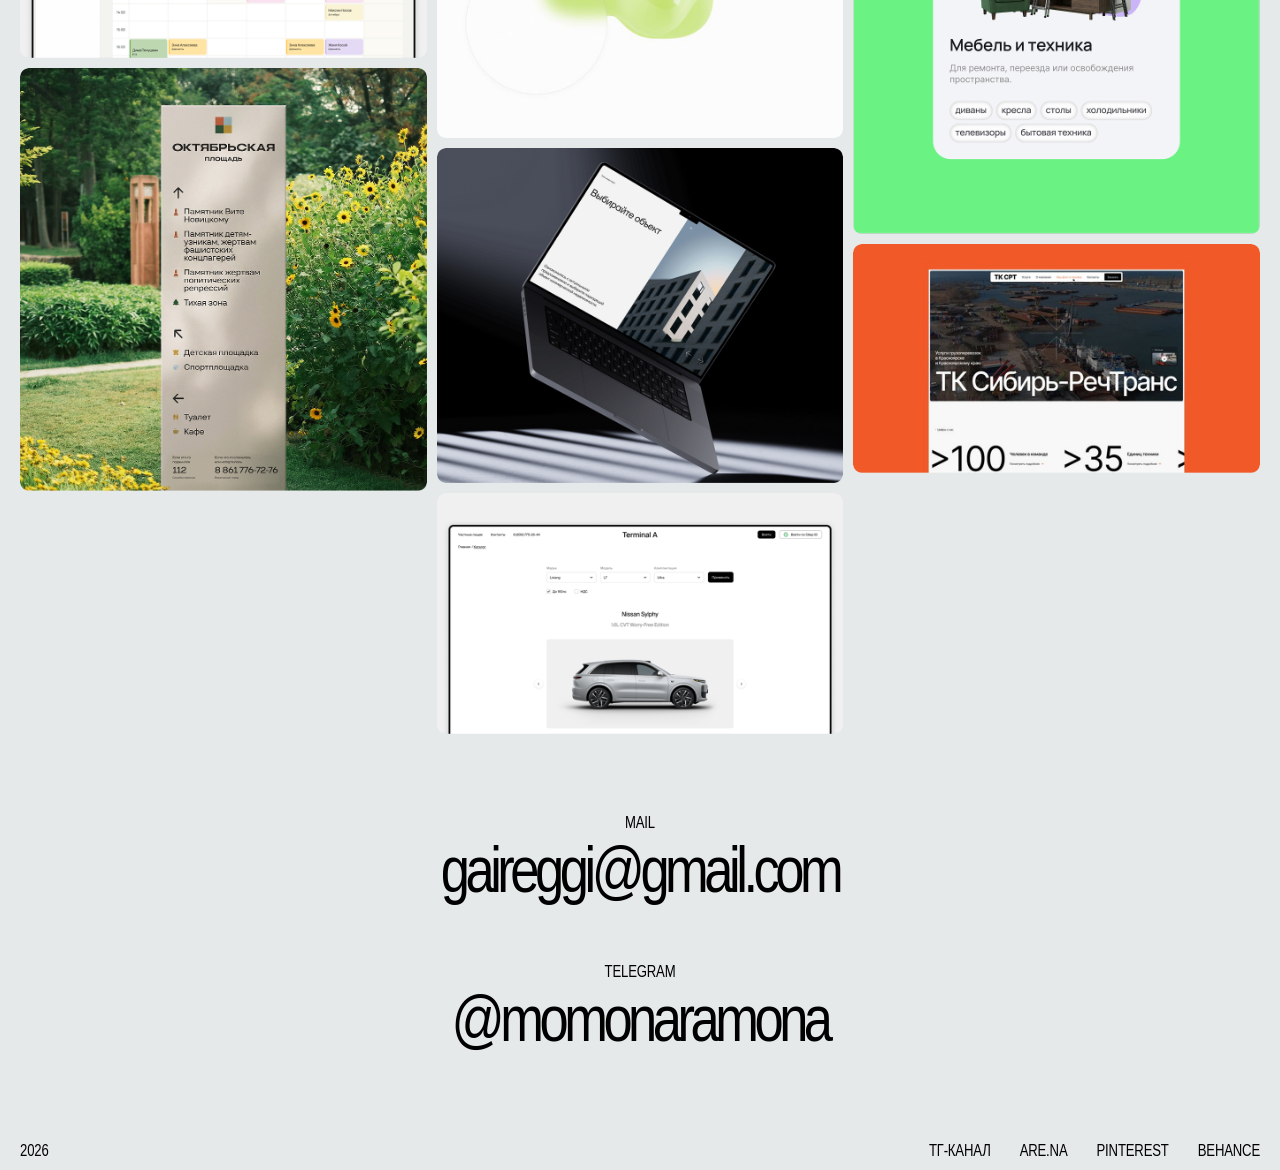
==== commit 229734ea: "Update homepage designer title in Russian" ====
--- a/index.html
+++ b/index.html
@@ -1,6 +1,20 @@
 <!DOCTYPE html>
 
-<html lang="ru"><head><meta charset="utf-8"/><meta content="width=device-width,initial-scale=1" name="viewport"/><meta content="Регина — digital / product designer. Избранные работы и контакты." name="description"/><title>Регина — digital / product designer</title><link href="style.css" rel="stylesheet"/></head><body><div id="loop"><section aria-label="Портфолио Регины" class="cycle"><header><a class="flip-link" href="#home"><span class="flip-front">Регина</span><span aria-hidden="true" class="flip-back">Регина</span></a><a class="flip-link" href="./works/"><span class="flip-front">работы</span><span aria-hidden="true" class="flip-back">работы</span></a><a class="flip-link" href="./profile/"><span class="flip-front">профиль</span><span aria-hidden="true" class="flip-back">профиль</span></a><a class="flip-link" href="./contacts/"><span class="flip-front">контакты</span><span aria-hidden="true" class="flip-back">контакты</span></a></header><section class="hero" data-anchor="profile"><h1>Привет, я — Регина,<br/>digital / product designer</h1><div class="doodles"><div data-node-id="470:2417" style="position:absolute;height:36.096px;left:calc(91.67% - 245.37px);top:235.2px;width:102.52px">
+<html lang="ru"><head><meta name="robots" content="noindex, nofollow, noimageindex"/><meta charset="utf-8"/><meta content="width=device-width,initial-scale=1" name="viewport"/><meta content="Регина — мультидисциплинарный дизайнер. Избранные работы и контакты." name="description"/><title>Регина — мультидисциплинарный дизайнер</title><link href="style.css" rel="stylesheet"/><!-- Yandex.Metrika counter -->
+<script type="text/javascript">
+    (function(m,e,t,r,i,k,a){
+        m[i]=m[i]||function(){(m[i].a=m[i].a||[]).push(arguments)};
+        m[i].l=1*new Date();
+        for (var j = 0; j < document.scripts.length; j++) {if (document.scripts[j].src === r) { return; }}
+        k=e.createElement(t),a=e.getElementsByTagName(t)[0],k.async=1,k.src=r,a.parentNode.insertBefore(k,a)
+    })(window, document,'script','https://mc.yandex.ru/metrika/tag.js?id=114125754', 'ym');
+
+    ym(114125754, 'init', {ssr:true, webvisor:true, clickmap:true, ecommerce:"dataLayer", referrer: document.referrer, url: location.href, accurateTrackBounce:true, trackLinks:true});
+</script>
+<!-- /Yandex.Metrika counter -->
+<link rel="icon" type="image/svg+xml" href="./assets/favicon.svg" sizes="any"/></head><body>
+<noscript><div><img src="https://mc.yandex.ru/watch/114125754" style="position:absolute; left:-9999px;" alt="" /></div></noscript>
+<div id="loop"><section aria-label="Портфолио Регины" class="cycle"><header><a class="flip-link" href="#home"><span class="flip-front">Регина</span><span aria-hidden="true" class="flip-back">Регина</span></a><a class="flip-link" href="./works/"><span class="flip-front">работы</span><span aria-hidden="true" class="flip-back">работы</span></a><a class="flip-link" href="./profile/"><span class="flip-front">профиль</span><span aria-hidden="true" class="flip-back">профиль</span></a><a class="flip-link" href="./contacts/"><span class="flip-front">контакты</span><span aria-hidden="true" class="flip-back">контакты</span></a></header><section class="hero" data-anchor="profile"><h1>Привет, я — Регина,<br/>мультидисциплинарный дизайнер</h1><div class="doodles"><div data-node-id="470:2417" style="position:absolute;height:36.096px;left:calc(91.67% - 245.37px);top:235.2px;width:102.52px">
 <div style="position:absolute;inset:-20.83% -1.62% -2.34% -2.09%">
 <img alt="" data-pending-src="assets/imgVector652.svg" hidden="" style="display:block"/>
 </div>
